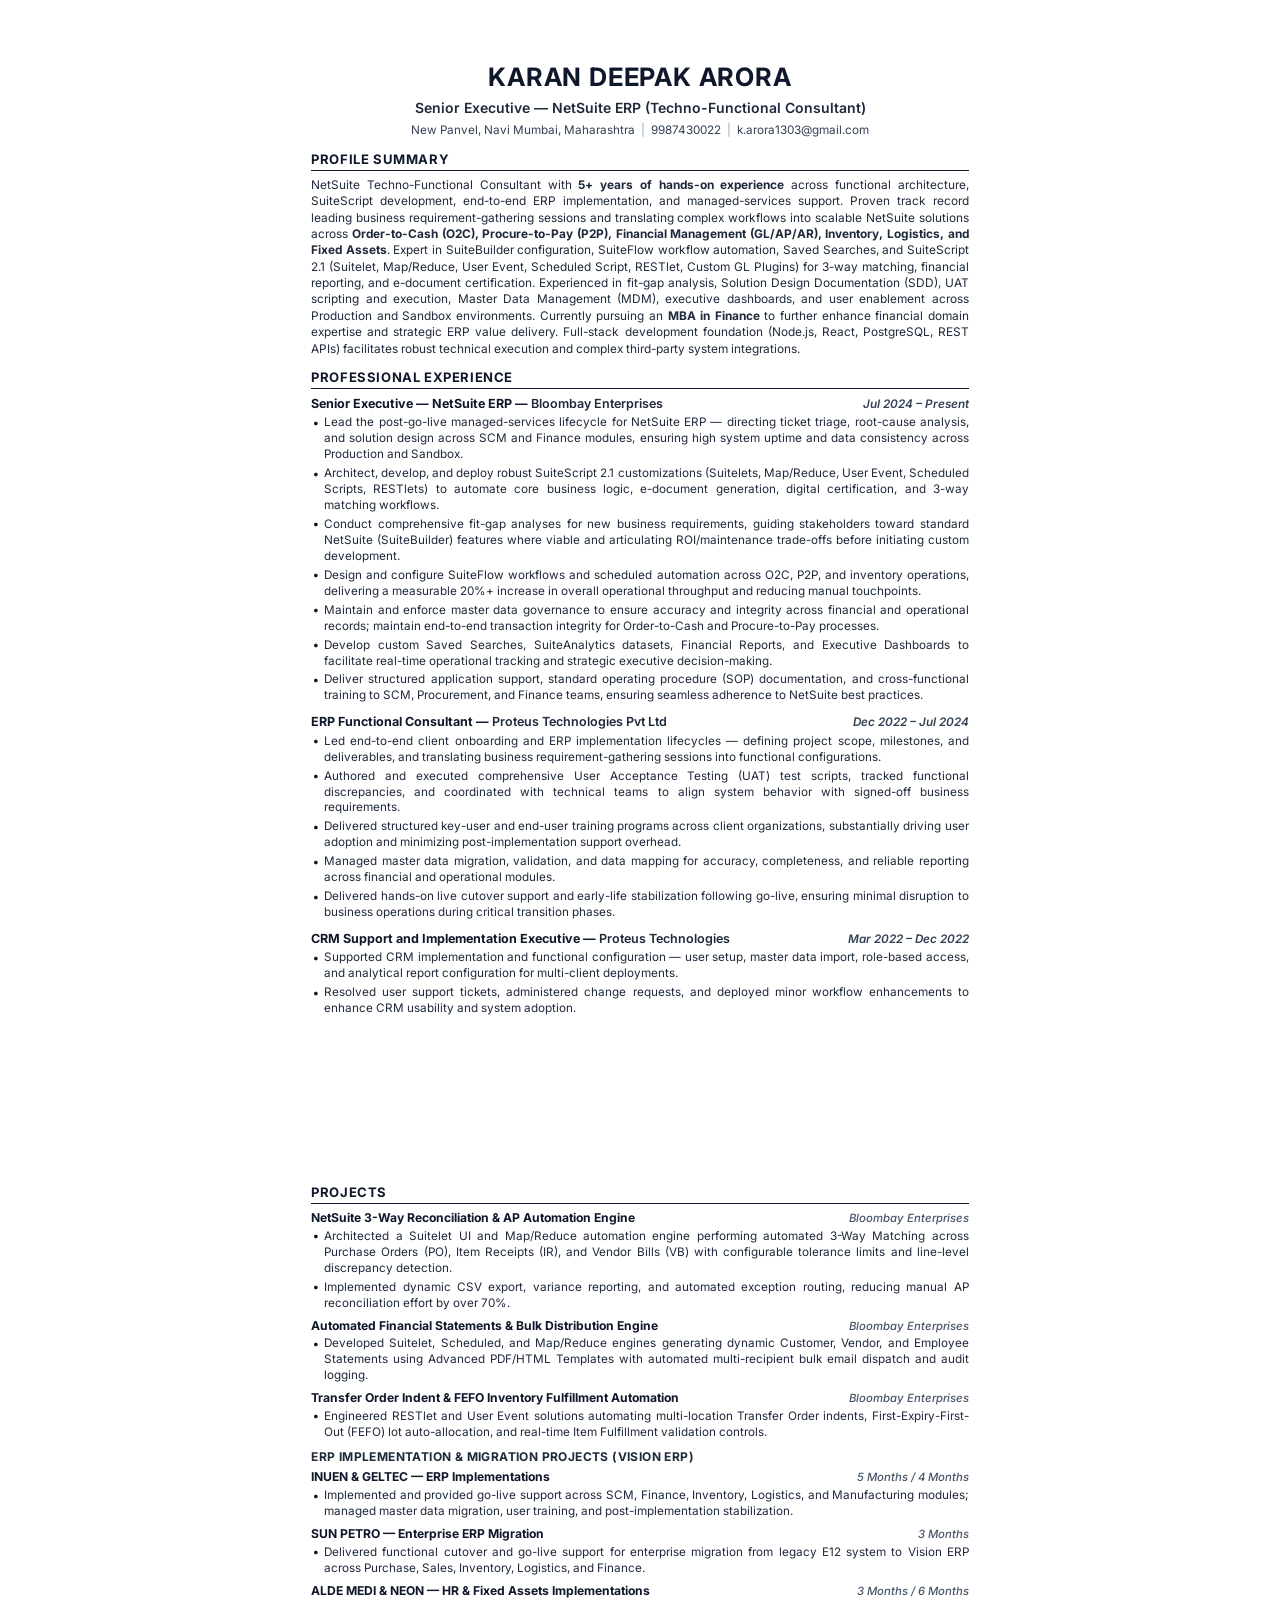
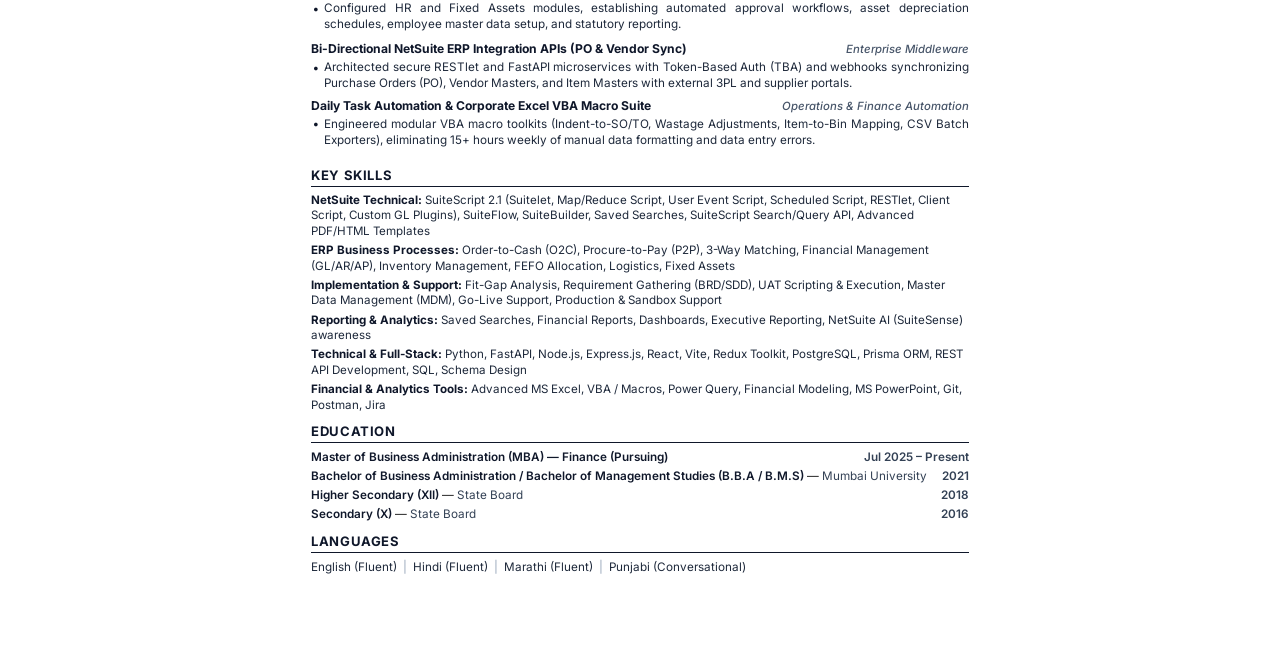
==== Karan_Arora_Resume.html @ 798f406f "feat: publish root portfolio for GitHub Pages" ====
<!doctype html>
<html lang="en">
  <head>
    <meta charset="UTF-8" />
    <title>
      Karan Deepak Arora - NetSuite Techno-Functional Consultant Resume
    </title>
    <style>
      @import url("https://fonts.googleapis.com/css2?family=Inter:wght@300;400;500;600;700&display=swap");

      @page {
        size: A4 portrait;
        margin: 0;
      }

      *,
      *::before,
      *::after {
        box-sizing: border-box;
        margin: 0;
        padding: 0;
      }

      body {
        font-family:
          "Inter",
          -apple-system,
          BlinkMacSystemFont,
          "Segoe UI",
          Roboto,
          Helvetica,
          Arial,
          sans-serif;
        font-size: 9.2pt;
        line-height: 1.38;
        color: #1a1a1a;
        background-color: #ffffff;
        -webkit-font-smoothing: antialiased;
        -moz-osx-font-smoothing: grayscale;
      }

      .page {
        width: 210mm;
        min-height: 297mm;
        height: 297mm;
        padding: 16mm 18mm 14mm 18mm;
        margin: 0 auto;
        background: #ffffff;
        position: relative;
        page-break-after: always;
        break-after: page;
        overflow: hidden;
        display: flex;
        flex-direction: column;
      }

      /* Header */
      .header {
        text-align: center;
        margin-bottom: 12px;
      }

      .header h1 {
        font-size: 19pt;
        font-weight: 700;
        letter-spacing: 0.8px;
        color: #0f172a;
        text-transform: uppercase;
        margin-bottom: 3px;
      }

      .header .title {
        font-size: 10.5pt;
        font-weight: 600;
        color: #1e293b;
        margin-bottom: 4px;
      }

      .header .contact-info {
        font-size: 8.8pt;
        color: #334155;
        font-weight: 400;
      }

      .header .contact-info a {
        color: inherit;
        text-decoration: none;
      }

      .header .separator {
        margin: 0 6px;
        color: #94a3b8;
      }

      /* Section Styling */
      .section {
        margin-bottom: 11px;
      }

      .section-title {
        font-size: 9.8pt;
        font-weight: 700;
        text-transform: uppercase;
        letter-spacing: 0.6px;
        color: #0f172a;
        border-bottom: 1.2px solid #0f172a;
        padding-bottom: 2px;
        margin-bottom: 6px;
      }

      /* Profile Summary */
      .summary-text {
        font-size: 8.9pt;
        line-height: 1.38;
        color: #1e293b;
        text-align: justify;
      }

      /* Experience Items */
      .job-item {
        margin-bottom: 9px;
      }

      .job-item:last-child {
        margin-bottom: 0;
      }

      .job-header {
        display: flex;
        justify-content: space-between;
        align-items: baseline;
        margin-bottom: 3px;
      }

      .job-title-company {
        font-size: 9.4pt;
        font-weight: 700;
        color: #0f172a;
      }

      .job-title-company .role-name {
        font-weight: 700;
        color: #0f172a;
      }

      .job-title-company .company-name {
        font-weight: 600;
        color: #1e293b;
      }

      .job-dates {
        font-size: 8.8pt;
        font-weight: 600;
        color: #334155;
        font-style: italic;
        white-space: nowrap;
      }

      /* Project Items */
      .project-category {
        margin-bottom: 8px;
      }

      .project-item {
        margin-bottom: 6px;
      }

      .project-item:last-child {
        margin-bottom: 0;
      }

      .project-header {
        display: flex;
        justify-content: space-between;
        align-items: baseline;
        margin-bottom: 2px;
      }

      .project-title {
        font-size: 9.1pt;
        font-weight: 700;
        color: #0f172a;
      }

      .project-duration {
        font-size: 8.5pt;
        font-weight: 500;
        color: #475569;
        font-style: italic;
      }

      /* Bullet Lists */
      ul.bullet-list {
        list-style-type: none;
        padding-left: 0;
        margin: 0;
      }

      ul.bullet-list li {
        position: relative;
        padding-left: 13px;
        margin-bottom: 3px;
        font-size: 8.8pt;
        line-height: 1.36;
        color: #1e293b;
        text-align: justify;
      }

      ul.bullet-list li:last-child {
        margin-bottom: 0;
      }

      ul.bullet-list li::before {
        content: "•";
        position: absolute;
        left: 2px;
        top: -0.5px;
        color: #0f172a;
        font-size: 9pt;
        font-weight: bold;
      }

      /* Skills Grid */
      .skills-container {
        display: flex;
        flex-direction: column;
        gap: 3.5px;
      }

      .skill-row {
        font-size: 8.7pt;
        line-height: 1.35;
        color: #1e293b;
      }

      .skill-label {
        font-weight: 700;
        color: #0f172a;
      }

      /* Education Items */
      .edu-item {
        display: flex;
        justify-content: space-between;
        align-items: baseline;
        font-size: 8.8pt;
        line-height: 1.4;
        margin-bottom: 2.5px;
      }

      .edu-item:last-child {
        margin-bottom: 0;
      }

      .edu-degree {
        font-weight: 600;
        color: #0f172a;
      }

      .edu-institution {
        font-weight: 400;
        color: #334155;
      }

      .edu-year {
        font-weight: 600;
        color: #334155;
        white-space: nowrap;
      }

      /* Languages */
      .languages-text {
        font-size: 8.8pt;
        color: #1e293b;
      }

      @media print {
        body {
          background: transparent;
        }
        .page {
          margin: 0;
          box-shadow: none;
          page-break-after: always;
          break-after: page;
        }
      }
    </style>
  </head>
  <body>
    <!-- PAGE 1 -->
    <div class="page">
      <!-- Header -->
      <header class="header">
        <h1>KARAN DEEPAK ARORA</h1>
        <div class="title">
          Senior Executive — NetSuite ERP (Techno-Functional Consultant)
        </div>
        <div class="contact-info">
          New Panvel, Navi Mumbai, Maharashtra<span class="separator">|</span
          >9987430022<span class="separator">|</span
          ><a href="mailto:k.arora1303@gmail.com">k.arora1303@gmail.com</a>
        </div>
      </header>

      <!-- Profile Summary -->
      <section class="section">
        <div class="section-title">PROFILE SUMMARY</div>
        <p class="summary-text">
          NetSuite Techno-Functional Consultant with
          <strong>5+ years of hands-on experience</strong> across functional
          architecture, SuiteScript development, end-to-end ERP implementation,
          and managed-services support. Proven track record leading business
          requirement-gathering sessions and translating complex workflows into
          scalable NetSuite solutions across
          <strong
            >Order-to-Cash (O2C), Procure-to-Pay (P2P), Financial Management
            (GL/AP/AR), Inventory, Logistics, and Fixed Assets</strong
          >. Expert in SuiteBuilder configuration, SuiteFlow workflow
          automation, Saved Searches, and SuiteScript 2.1 (Suitelet, Map/Reduce,
          User Event, Scheduled Script, RESTlet, Custom GL Plugins) for 3-way
          matching, financial reporting, and e-document certification.
          Experienced in fit-gap analysis, Solution Design Documentation (SDD),
          UAT scripting and execution, Master Data Management (MDM), executive
          dashboards, and user enablement across Production and Sandbox
          environments. Currently pursuing an <strong>MBA in Finance</strong> to
          further enhance financial domain expertise and strategic ERP value
          delivery. Full-stack development foundation (Node.js, React,
          PostgreSQL, REST APIs) facilitates robust technical execution and
          complex third-party system integrations.
        </p>
      </section>

      <!-- Professional Experience -->
      <section class="section">
        <div class="section-title">PROFESSIONAL EXPERIENCE</div>

        <!-- Bloombay Enterprises -->
        <div class="job-item">
          <div class="job-header">
            <div class="job-title-company">
              <span class="role-name">Senior Executive — NetSuite ERP</span> —
              <span class="company-name">Bloombay Enterprises</span>
            </div>
            <div class="job-dates">Jul 2024 – Present</div>
          </div>
          <ul class="bullet-list">
            <li>
              Lead the post-go-live managed-services lifecycle for NetSuite ERP
              — directing ticket triage, root-cause analysis, and solution
              design across SCM and Finance modules, ensuring high system uptime
              and data consistency across Production and Sandbox.
            </li>
            <li>
              Architect, develop, and deploy robust SuiteScript 2.1
              customizations (Suitelets, Map/Reduce, User Event, Scheduled
              Scripts, RESTlets) to automate core business logic, e-document
              generation, digital certification, and 3-way matching workflows.
            </li>
            <li>
              Conduct comprehensive fit-gap analyses for new business
              requirements, guiding stakeholders toward standard NetSuite
              (SuiteBuilder) features where viable and articulating
              ROI/maintenance trade-offs before initiating custom development.
            </li>
            <li>
              Design and configure SuiteFlow workflows and scheduled automation
              across O2C, P2P, and inventory operations, delivering a measurable
              20%+ increase in overall operational throughput and reducing
              manual touchpoints.
            </li>
            <li>
              Maintain and enforce master data governance to ensure accuracy and
              integrity across financial and operational records; maintain
              end-to-end transaction integrity for Order-to-Cash and
              Procure-to-Pay processes.
            </li>
            <li>
              Develop custom Saved Searches, SuiteAnalytics datasets, Financial
              Reports, and Executive Dashboards to facilitate real-time
              operational tracking and strategic executive decision-making.
            </li>
            <li>
              Deliver structured application support, standard operating
              procedure (SOP) documentation, and cross-functional training to
              SCM, Procurement, and Finance teams, ensuring seamless adherence
              to NetSuite best practices.
            </li>
          </ul>
        </div>

        <!-- Proteus Technologies - ERP Functional Consultant -->
        <div class="job-item">
          <div class="job-header">
            <div class="job-title-company">
              <span class="role-name">ERP Functional Consultant</span> —
              <span class="company-name">Proteus Technologies Pvt Ltd</span>
            </div>
            <div class="job-dates">Dec 2022 – Jul 2024</div>
          </div>
          <ul class="bullet-list">
            <li>
              Led end-to-end client onboarding and ERP implementation lifecycles
              — defining project scope, milestones, and deliverables, and
              translating business requirement-gathering sessions into
              functional configurations.
            </li>
            <li>
              Authored and executed comprehensive User Acceptance Testing (UAT)
              test scripts, tracked functional discrepancies, and coordinated
              with technical teams to align system behavior with signed-off
              business requirements.
            </li>
            <li>
              Delivered structured key-user and end-user training programs
              across client organizations, substantially driving user adoption
              and minimizing post-implementation support overhead.
            </li>
            <li>
              Managed master data migration, validation, and data mapping for
              accuracy, completeness, and reliable reporting across financial
              and operational modules.
            </li>
            <li>
              Delivered hands-on live cutover support and early-life
              stabilization following go-live, ensuring minimal disruption to
              business operations during critical transition phases.
            </li>
          </ul>
        </div>

        <!-- Proteus Technologies - CRM Executive -->
        <div class="job-item">
          <div class="job-header">
            <div class="job-title-company">
              <span class="role-name"
                >CRM Support and Implementation Executive</span
              >
              — <span class="company-name">Proteus Technologies</span>
            </div>
            <div class="job-dates">Mar 2022 – Dec 2022</div>
          </div>
          <ul class="bullet-list">
            <li>
              Supported CRM implementation and functional configuration — user
              setup, master data import, role-based access, and analytical
              report configuration for multi-client deployments.
            </li>
            <li>
              Resolved user support tickets, administered change requests, and
              deployed minor workflow enhancements to enhance CRM usability and
              system adoption.
            </li>
          </ul>
        </div>
      </section>
    </div>

    <!-- PAGE 2 -->
    <div class="page">
      <!-- Projects Section -->
      <section class="section">
        <div class="section-title">PROJECTS</div>

        <!-- NetSuite Customization & Automation Projects -->
        <div class="project-category">
          <div class="project-item">
            <div class="project-header">
              <div class="project-title">
                NetSuite 3-Way Reconciliation &amp; AP Automation Engine
              </div>
              <div class="project-duration">Bloombay Enterprises</div>
            </div>
            <ul class="bullet-list">
              <li>
                Architected a Suitelet UI and Map/Reduce automation engine
                performing automated 3-Way Matching across Purchase Orders (PO),
                Item Receipts (IR), and Vendor Bills (VB) with configurable
                tolerance limits and line-level discrepancy detection.
              </li>
              <li>
                Implemented dynamic CSV export, variance reporting, and
                automated exception routing, reducing manual AP reconciliation
                effort by over 70%.
              </li>
            </ul>
          </div>

          <div class="project-item" style="margin-top: 5px">
            <div class="project-header">
              <div class="project-title">
                Automated Financial Statements &amp; Bulk Distribution Engine
              </div>
              <div class="project-duration">Bloombay Enterprises</div>
            </div>
            <ul class="bullet-list">
              <li>
                Developed Suitelet, Scheduled, and Map/Reduce engines generating
                dynamic Customer, Vendor, and Employee Statements using Advanced
                PDF/HTML Templates with automated multi-recipient bulk email
                dispatch and audit logging.
              </li>
            </ul>
          </div>

          <div class="project-item" style="margin-top: 5px">
            <div class="project-header">
              <div class="project-title">
                Transfer Order Indent &amp; FEFO Inventory Fulfillment
                Automation
              </div>
              <div class="project-duration">Bloombay Enterprises</div>
            </div>
            <ul class="bullet-list">
              <li>
                Engineered RESTlet and User Event solutions automating
                multi-location Transfer Order indents, First-Expiry-First-Out
                (FEFO) lot auto-allocation, and real-time Item Fulfillment
                validation controls.
              </li>
            </ul>
          </div>
        </div>

        <!-- ERP Implementation Projects -->
        <div class="project-category" style="margin-top: 6px">
          <div
            style="
              font-size: 9pt;
              font-weight: 700;
              color: #1e293b;
              margin-bottom: 4px;
              text-transform: uppercase;
              letter-spacing: 0.4px;
            "
          >
            ERP Implementation &amp; Migration Projects (Vision ERP)
          </div>

          <div class="project-item">
            <div class="project-header">
              <div class="project-title">
                INUEN &amp; GELTEC — ERP Implementations
              </div>
              <div class="project-duration">5 Months / 4 Months</div>
            </div>
            <ul class="bullet-list">
              <li>
                Implemented and provided go-live support across SCM, Finance,
                Inventory, Logistics, and Manufacturing modules; managed master
                data migration, user training, and post-implementation
                stabilization.
              </li>
            </ul>
          </div>

          <div class="project-item" style="margin-top: 4px">
            <div class="project-header">
              <div class="project-title">
                SUN PETRO — Enterprise ERP Migration
              </div>
              <div class="project-duration">3 Months</div>
            </div>
            <ul class="bullet-list">
              <li>
                Delivered functional cutover and go-live support for enterprise
                migration from legacy E12 system to Vision ERP across Purchase,
                Sales, Inventory, Logistics, and Finance.
              </li>
            </ul>
          </div>

          <div class="project-item" style="margin-top: 4px">
            <div class="project-header">
              <div class="project-title">
                ALDE MEDI &amp; NEON — HR &amp; Fixed Assets Implementations
              </div>
              <div class="project-duration">3 Months / 6 Months</div>
            </div>
            <ul class="bullet-list">
              <li>
                Configured HR and Fixed Assets modules, establishing automated
                approval workflows, asset depreciation schedules, employee
                master data setup, and statutory reporting.
              </li>
            </ul>
          </div>
        </div>

        <!-- Full-Stack & Integration Projects -->
        <div class="project-category" style="margin-top: 6px">
          <div class="project-item">
            <div class="project-header">
              <div class="project-title">Bi-Directional NetSuite ERP Integration APIs (PO &amp; Vendor Sync)</div>
              <div class="project-duration">Enterprise Middleware</div>
            </div>
            <ul class="bullet-list">
              <li>
                Architected secure RESTlet and FastAPI microservices with Token-Based Auth (TBA) and webhooks synchronizing Purchase Orders (PO), Vendor Masters, and Item Masters with external 3PL and supplier portals.
              </li>
            </ul>
          </div>

          <div class="project-item" style="margin-top: 4px">
            <div class="project-header">
              <div class="project-title">Daily Task Automation &amp; Corporate Excel VBA Macro Suite</div>
              <div class="project-duration">Operations &amp; Finance Automation</div>
            </div>
            <ul class="bullet-list">
              <li>
                Engineered modular VBA macro toolkits (Indent-to-SO/TO, Wastage Adjustments, Item-to-Bin Mapping, CSV Batch Exporters), eliminating 15+ hours weekly of manual data formatting and data entry errors.
              </li>
            </ul>
          </div>
        </div>
      </section>

      <!-- Key Skills -->
      <section class="section" style="margin-top: -2px">
        <div class="section-title">KEY SKILLS</div>
        <div class="skills-container">
          <div class="skill-row">
            <span class="skill-label">NetSuite Technical:</span> SuiteScript 2.1
            (Suitelet, Map/Reduce Script, User Event Script, Scheduled Script,
            RESTlet, Client Script, Custom GL Plugins), SuiteFlow, SuiteBuilder,
            Saved Searches, SuiteScript Search/Query API, Advanced PDF/HTML
            Templates
          </div>
          <div class="skill-row">
            <span class="skill-label">ERP Business Processes:</span>
            Order-to-Cash (O2C), Procure-to-Pay (P2P), 3-Way Matching, Financial
            Management (GL/AR/AP), Inventory Management, FEFO Allocation,
            Logistics, Fixed Assets
          </div>
          <div class="skill-row">
            <span class="skill-label">Implementation &amp; Support:</span>
            Fit-Gap Analysis, Requirement Gathering (BRD/SDD), UAT Scripting
            &amp; Execution, Master Data Management (MDM), Go-Live Support,
            Production &amp; Sandbox Support
          </div>
          <div class="skill-row">
            <span class="skill-label">Reporting &amp; Analytics:</span> Saved
            Searches, Financial Reports, Dashboards, Executive Reporting,
            NetSuite AI (SuiteSense) awareness
          </div>
          <div class="skill-row">
            <span class="skill-label">Technical &amp; Full-Stack:</span> Python,
            FastAPI, Node.js, Express.js, React, Vite, Redux Toolkit,
            PostgreSQL, Prisma ORM, REST API Development, SQL, Schema Design
          </div>
          <div class="skill-row">
            <span class="skill-label">Financial &amp; Analytics Tools:</span>
            Advanced MS Excel, VBA / Macros, Power Query, Financial Modeling, MS
            PowerPoint, Git, Postman, Jira
          </div>
        </div>
      </section>

      <!-- Education -->
      <section class="section" style="margin-top: -2px">
        <div class="section-title">EDUCATION</div>
        <div class="edu-item">
          <div>
            <span class="edu-degree"
              >Master of Business Administration (MBA) — Finance
              (Pursuing)</span
            >
          </div>
          <div class="edu-year">Jul 2025 – Present</div>
        </div>
        <div class="edu-item">
          <div>
            <span class="edu-degree"
              >Bachelor of Business Administration / Bachelor of Management
              Studies (B.B.A / B.M.S)</span
            >
            — <span class="edu-institution">Mumbai University</span>
          </div>
          <div class="edu-year">2021</div>
        </div>
        <div class="edu-item">
          <div>
            <span class="edu-degree">Higher Secondary (XII)</span> —
            <span class="edu-institution">State Board</span>
          </div>
          <div class="edu-year">2018</div>
        </div>
        <div class="edu-item">
          <div>
            <span class="edu-degree">Secondary (X)</span> —
            <span class="edu-institution">State Board</span>
          </div>
          <div class="edu-year">2016</div>
        </div>
      </section>

      <!-- Languages -->
      <section class="section" style="margin-top: -2px; margin-bottom: 0">
        <div class="section-title">LANGUAGES</div>
        <div class="languages-text">
          English (Fluent)<span
            class="separator"
            style="margin: 0 6px; color: #94a3b8"
            >|</span
          >Hindi (Fluent)<span
            class="separator"
            style="margin: 0 6px; color: #94a3b8"
            >|</span
          >Marathi (Fluent)<span
            class="separator"
            style="margin: 0 6px; color: #94a3b8"
            >|</span
          >Punjabi (Conversational)
        </div>
      </section>
    </div>
  </body>
</html>
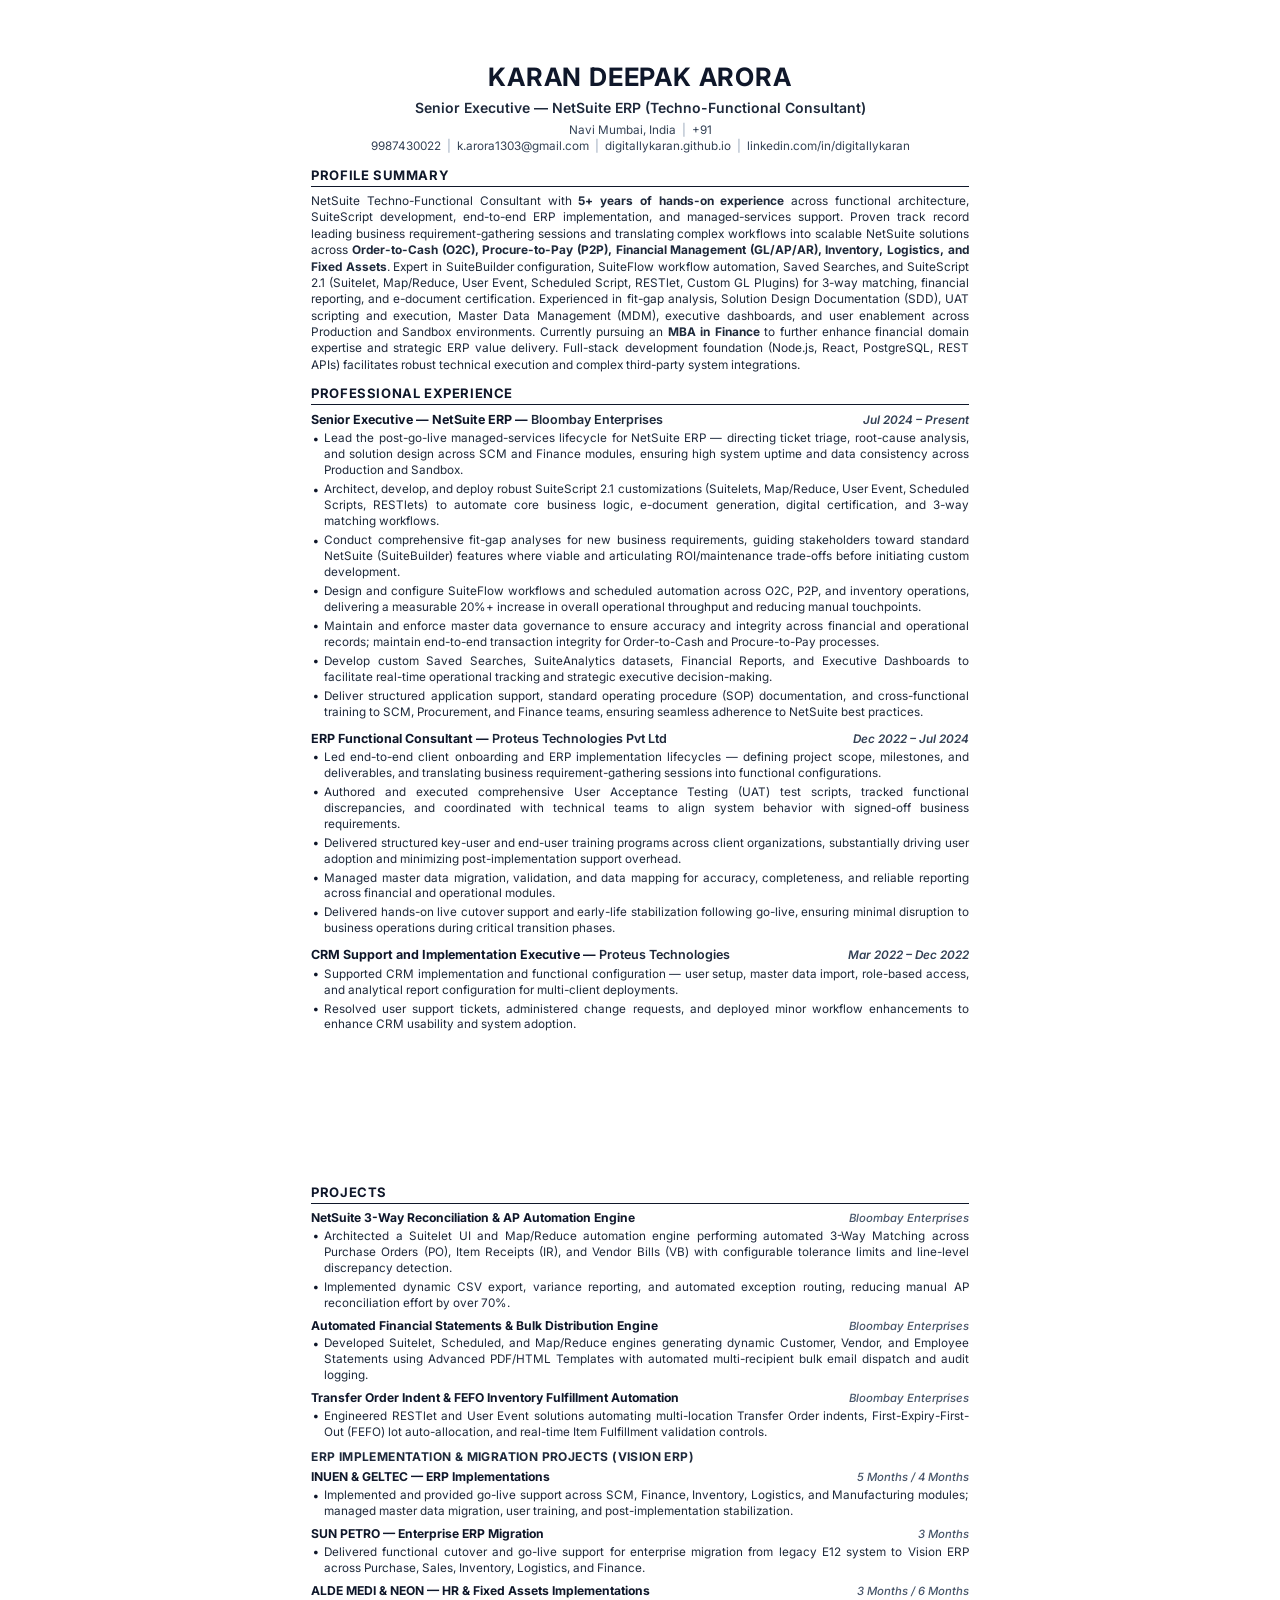
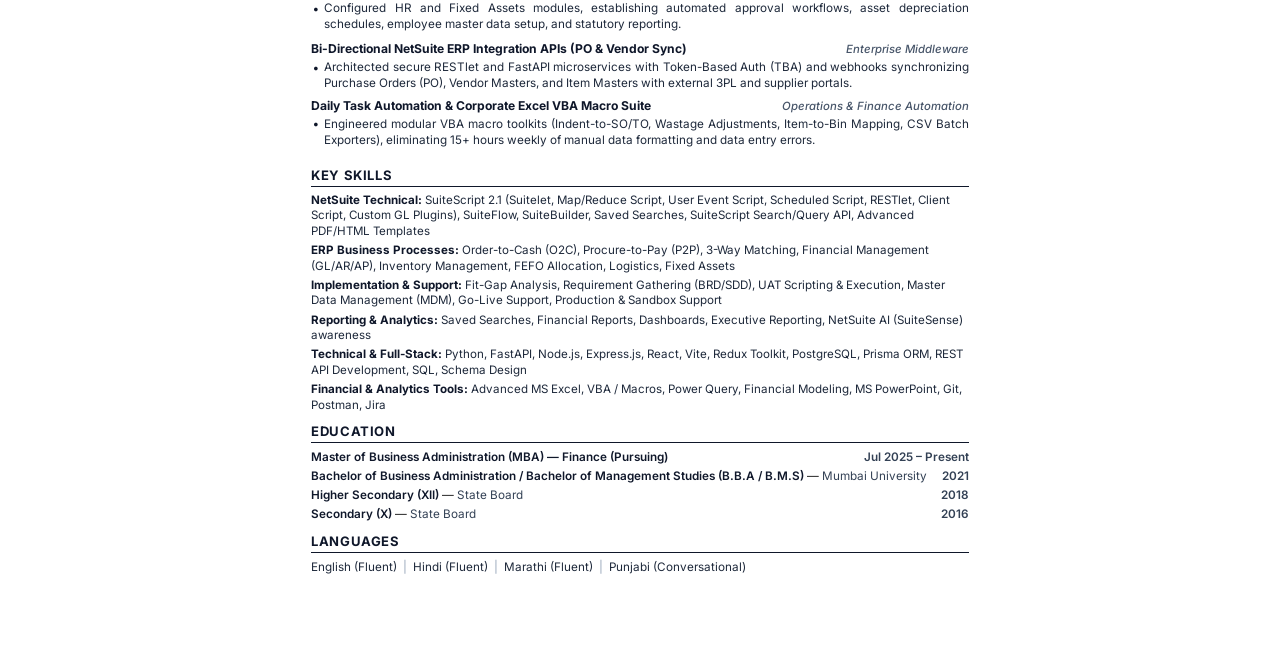
==== commit eb96ae23: "feat: updated UI" ====
--- a/Karan_Arora_Resume.html
+++ b/Karan_Arora_Resume.html
@@ -297,9 +297,7 @@
           Senior Executive — NetSuite ERP (Techno-Functional Consultant)
         </div>
         <div class="contact-info">
-          New Panvel, Navi Mumbai, Maharashtra<span class="separator">|</span
-          >9987430022<span class="separator">|</span
-          ><a href="mailto:k.arora1303@gmail.com">k.arora1303@gmail.com</a>
+          Navi Mumbai, India<span class="separator">|</span>+91 9987430022<span class="separator">|</span><a href="mailto:k.arora1303@gmail.com">k.arora1303@gmail.com</a><span class="separator">|</span><a href="https://digitallykaran.github.io" target="_blank">digitallykaran.github.io</a><span class="separator">|</span><a href="https://www.linkedin.com/in/digitallykaran" target="_blank">linkedin.com/in/digitallykaran</a>
         </div>
       </header>
 
